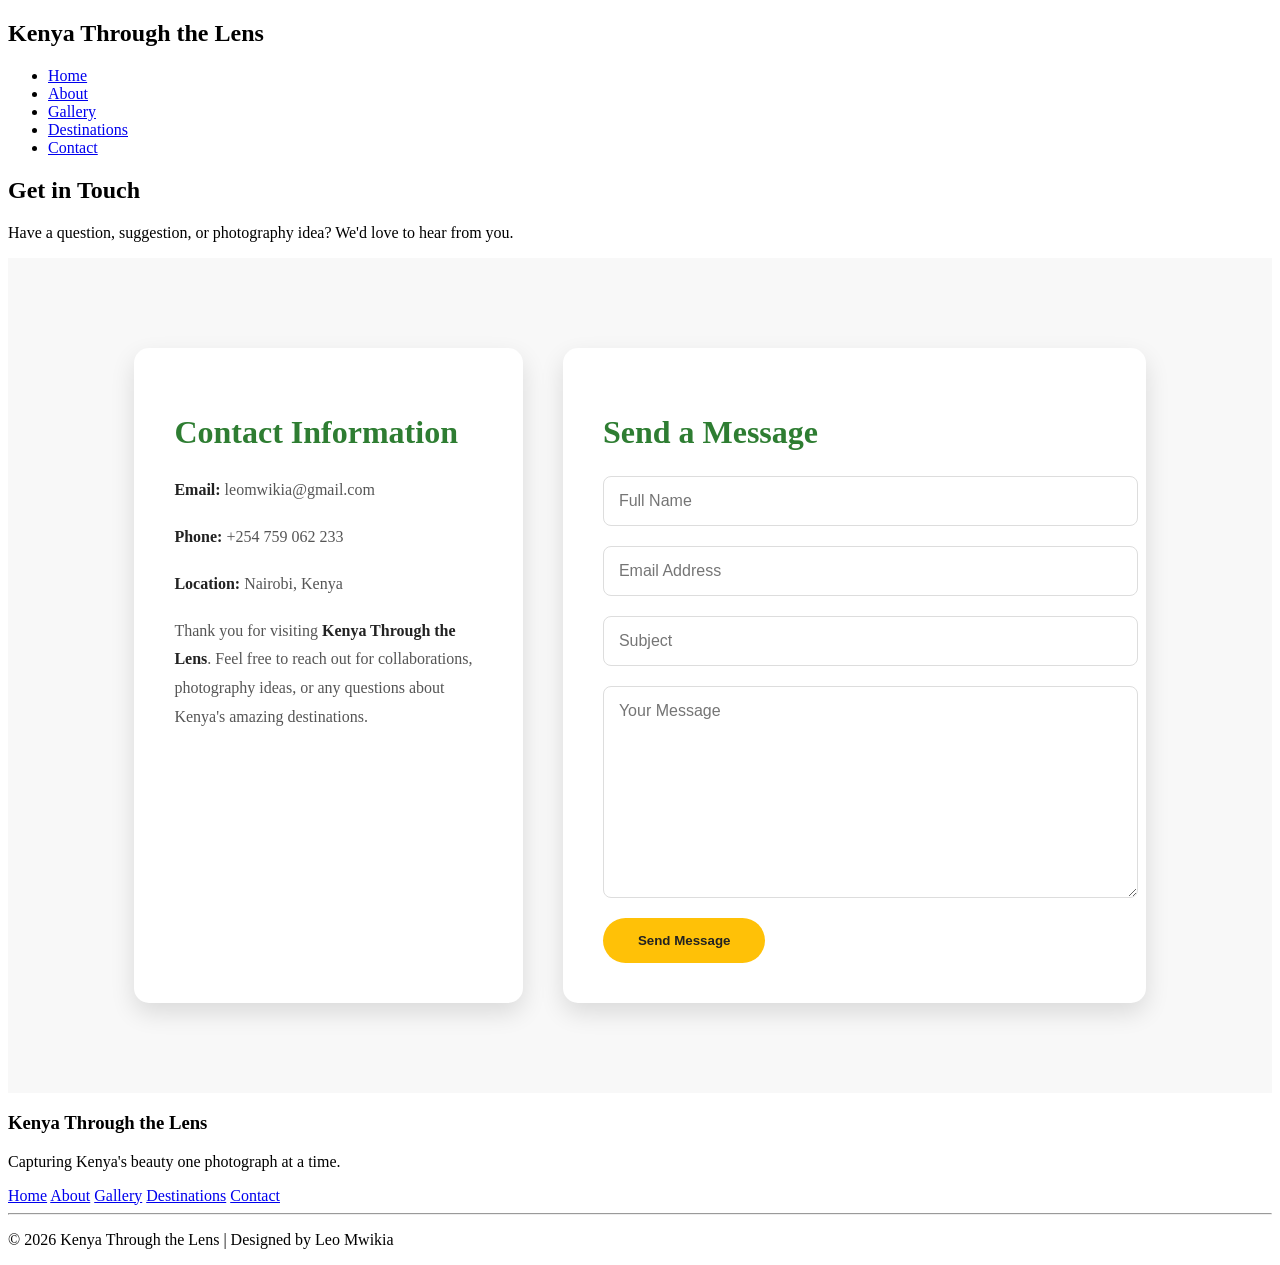
==== contact.html @ 851d5939 "Complete contact.html" ====
<!DOCTYPE html>
<html lang="en">
<head>
    <meta charset="UTF-8">
    <meta name="viewport" content="width=device-width, initial-scale=1.0">
    <title>Contact | Kenya Through the Lens</title>

    <link rel="stylesheet" href="style.css">
    
</head>

<body>

<header>
    <nav class="navbar">

        <h2 class="logo"> Kenya Through the Lens</h2>

        <ul class="nav-links">
            <li><a href="index.html">Home</a></li>
            <li><a href="about.html">About</a></li>
            <li><a href="gallery.html">Gallery</a></li>
            <li><a href="destinations.html">Destinations</a></li>
            <li><a href="contact.html">Contact</a></li>
        </ul>

    </nav>
</header>

<section class="hero">

    <div class="hero-content">

        <h1>Get in Touch</h1>

        <p>
            Have a question, suggestion, or photography idea?
            We'd love to hear from you.
        </p>

    </div>

</section>

<section class="contact">

    <div class="contact-container">

        <div class="contact-info">

            <h2>Contact Information</h2>

            <p><strong>Email:</strong> leomwikia@gmail.com</p>

            <p><strong>Phone:</strong> +254 759 062 233</p>

            <p><strong>Location:</strong> Nairobi, Kenya</p>

            <p>
                Thank you for visiting <strong>Kenya Through the Lens</strong>.
                Feel free to reach out for collaborations, photography ideas,
                or any questions about Kenya's amazing destinations.
            </p>

        </div>

        <div class="contact-form">

            <h2>Send a Message</h2>

            <form>

                <input type="text" placeholder="Full Name" required>

                <input type="email" placeholder="Email Address" required>

                <input type="text" placeholder="Subject" required>

                <textarea rows="7" placeholder="Your Message"></textarea>

                <button type="submit" class="btn">Send Message</button>

            </form>

        </div>

    </div>

</section>

<footer>

<div class="footer-content">

<h3>Kenya Through the Lens</h3>

<p>
Capturing Kenya's beauty one photograph at a time.
</p>

<div class="footer-links">

<a href="index.html">Home</a>
<a href="about.html">About</a>
<a href="gallery.html">Gallery</a>
<a href="destinations.html">Destinations</a>
<a href="contact.html">Contact</a>

</div>

<hr>

<p class="copyright">

© 2026 Kenya Through the Lens | Designed by Leo Mwikia

</p>

</div>

</footer>

</body>
</html>
---- style.css ----
/*CONTACT PAGE*/

.contact{
    padding:90px 10%;
    background:#f8f8f8;
}

.contact-container{
    display:grid;
    grid-template-columns:1fr 1.5fr;
    gap:40px;
    max-width:1200px;
    margin:auto;
}

.contact-info,
.contact-form{
    background:#fff;
    padding:40px;
    border-radius:15px;
    box-shadow:0 10px 25px rgba(0,0,0,.12);
}

.contact-info h2,
.contact-form h2{
    color:#2E7D32;
    margin-bottom:25px;
    font-size:2rem;
}

.contact-info p{
    margin-bottom:18px;
    color:#555;
    line-height:1.8;
}

.contact-info strong{
    color:#222;
}

/* Form */

.contact-form form{
    display:flex;
    flex-direction:column;
}

.contact-form input,
.contact-form textarea{
    width:100%;
    padding:15px;
    margin-bottom:20px;
    border:1px solid #ddd;
    border-radius:8px;
    font-size:1rem;
    font-family:'Poppins', sans-serif;
    outline:none;
    transition:.3s;
}

.contact-form input:focus,
.contact-form textarea:focus{
    border-color:#2E7D32;
    box-shadow:0 0 8px rgba(46,125,50,.2);
}

.contact-form textarea{
    resize:vertical;
    min-height:180px;
}

/* Button */

.contact-form .btn{
    width:fit-content;
    border:none;
    cursor:pointer;
    background:#FFC107;
    color:#222;
    padding:15px 35px;
    border-radius:50px;
    font-weight:600;
    transition:.3s;
}

.contact-form .btn:hover{
    background:#2E7D32;
    color:#fff;
    transform:translateY(-3px);
}

/* Responsive */

@media(max-width:900px){

.contact-container{
    grid-template-columns:1fr;
}

.contact-info,
.contact-form{
    padding:30px;
}

}

@media(max-width:600px){

.contact{
    padding:70px 6%;
}

.contact-info h2,
.contact-form h2{
    font-size:1.7rem;
}

.contact-form .btn{
    width:100%;
}

}
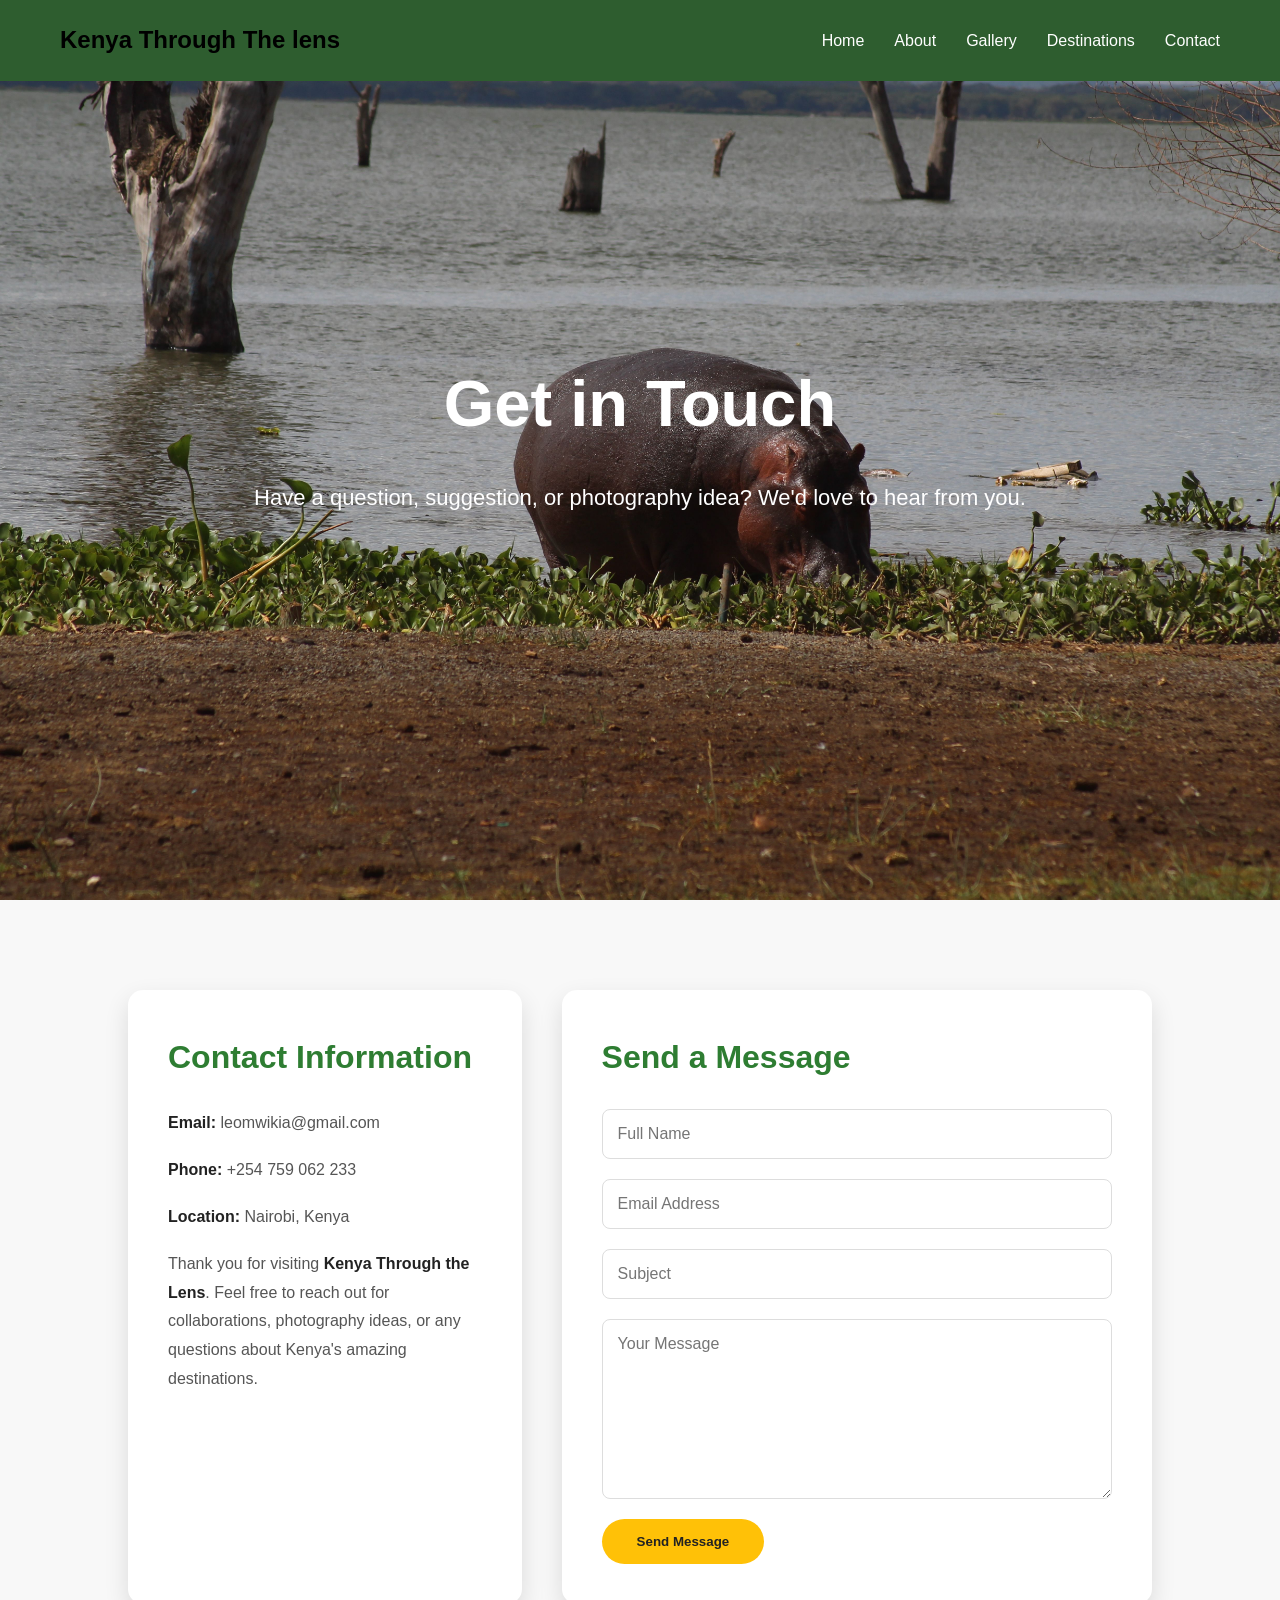
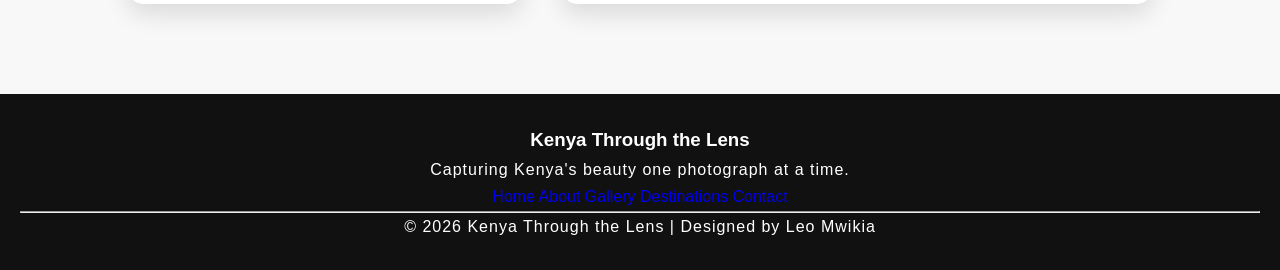
==== commit 13176acd: "Complete contact.html destinations.html gallery.html index.html" ====
--- a/contact.html
+++ b/contact.html
@@ -12,18 +12,15 @@
 <body>
 
 <header>
-    <nav class="navbar">
-
-        <h2 class="logo"> Kenya Through the Lens</h2>
-
-        <ul class="nav-links">
-            <li><a href="index.html">Home</a></li>
-            <li><a href="about.html">About</a></li>
-            <li><a href="gallery.html">Gallery</a></li>
-            <li><a href="destinations.html">Destinations</a></li>
-            <li><a href="contact.html">Contact</a></li>
-        </ul>
-
+    <nav class="navbar"
+    <class="logo">
+    <h1>Kenya Through The lens</h1>
+    <nav class="nav-links">
+            <a href="index.html">Home</a>
+            <a href="about.html">About</a>
+            <a href="gallery.html">Gallery</a>
+            <a href="destinations.html">Destinations</a>
+            <a href="contact.html">Contact</a>
     </nav>
 </header>
 
--- a/style.css
+++ b/style.css
@@ -118,5 +118,431 @@
 .contact-form .btn{
     width:100%;
 }
+}
+*{
+    margin: 0;
+    padding: 0;
+    box-sizing: border-box;
+    scroll-behavior: smooth;
+}
+body{
+    font-family:'Poppins',sans-serif;
+    background:#FFC107;
+    color:#000;
+    line-height:1.7;
+}
+
+img{
+    width:100%;
+    display:block;
+}
+
+a{
+    text-decoration:none;
+}
+
+section{
+    padding:90px 10%;
+}
+
+ /* NAVIGATION */
+
+header{
+    position:fixed;
+    width:100%;
+    top:0;
+    left:0;
+    background:#2E5D2F;
+    }
+
+.navbar{
+    max-width:1200px;
+    margin:auto;
+    display:flex;
+    justify-content:space-between;
+    align-items:center;
+    padding:20px;
+}
+
+.logo{
+    color:#FFC107;
+    font-size:30px;
+    font-weight:700;
+}
+
+.nav-links{
+    display:flex;
+    gap:30px;
+}
+
+.nav-links a{
+    color:white;
+    font-weight:500;
+    transition:.3s;
+}
+
+.nav-links a:hover{
+    color:#FFC107;
+}
+
+/*HERO SECTION*/
+
+.hero{
+    height:100vh;
+    display:flex;
+    justify-content:center;
+    align-items:center;
+    text-align:center;
+    color:white;
+
+    background:
+    url("/images/hero.jpg");
+    background-size:cover;
+    background-position:center;
+}
+
+.hero-content{
+    max-width:800px;
+}
+
+.hero h1{
+    font-size:65px;
+    margin-bottom:20px;
+}
+
+.hero p{
+    font-size:22px;
+    margin-bottom:35px;
+}
+
+.btn{
+    display:inline-block;
+    background:#FFC107;
+    color:#222;
+    padding:16px 38px;
+    border-radius:50px;
+    font-weight:600;
+    transition:.4s;
+}
+
+.btn:hover{
+    background:white;
+    transform:translateY(-5px);
+}
+.button{
+    display:inline-block;
+    background:#2E5D2F;
+    color:#222;
+    padding:16px 38px;
+    border-radius:50px;
+    font-weight:600;
+    transition:.4s;
+}
+.button:hover{
+    background:white;
+    transform:translateY(-5px);
+}
+
+/*ABOUT SECTION*/
+
+.about {
+    background:#FFC107;
+    text-align:center;
+}
+
+.about h2{
+    font-size:42px;
+    color:#2E7D32;
+    margin-bottom:20px;
+}
+
+.about p{
+    max-width:900px;
+    margin:auto;
+    font-size:18px;
+    color:#000;
+}
+
+/*FEATURED DESTINATIONS*/
+
+.featured{
+    background:#f4f4f4;
+}
+
+.featured h2{
+    text-align:center;
+    font-size:42px;
+    color:#2E7D32;
+    margin-bottom:50px;
+}
+
+.cards{
+    display:grid;
+    grid-template-columns:repeat(auto-fit,minmax(260px,1fr));
+    gap:30px;
+}
+
+.card{
+    background:#fff;
+    border-radius:15px;
+    overflow:hidden;
+    box-shadow:0 8px 20px #00001a;
+    transition:.4s ease;
+}
+
+.card:hover{
+    transform:translateY(-10px);
+    box-shadow:0 15px 30px #00001a;
+}
+
+.card img{
+    height:230px;
+    object-fit:cover;
+    transition:.5s;
+}
+
+.card:hover img{
+    transform:scale(1.08);
+}
+
+.card h3{
+    padding:20px 20px 10px;
+    color:#2E7D32;
+    font-size:24px;
+}
+
+.card p{
+    padding:0 20px 25px;
+    color:#000;
+    font-size:16px;
+}
+
+/*IMAGE GALLERY PREVIEW*/
+
+.gallery-preview{
+    background:#ffffff;
+}
+
+.gallery-preview h2{
+    text-align:center;
+    font-size:42px;
+    color:#2E7D32;
+    margin-bottom:50px;
+}
+
+.gallery-grid{
+    display:grid;
+    grid-template-columns:repeat(auto-fit,minmax(250px,1fr));
+    gap:20px;
+}
+
+.gallery-item{
+    overflow:hidden;
+    border-radius:15px;
+    position:relative;
+    cursor:pointer;
+}
+
+.gallery-item img{
+    height:250px;
+    object-fit:cover;
+    transition:.5s;
+}
+
+.gallery-item:hover img{
+    transform:scale(1.1);
+}
+
+.gallery-item::after{
+    content:"View Photo";
+    position:absolute;
+    top:0;
+    left:0;
+    width:100%;
+    height:100%;
+    background:rgba(0,0,0,.45);
+    color:white;
+    display:flex;
+    justify-content:center;
+    align-items:center;
+    font-size:22px;
+    font-weight:600;
+    opacity:0;
+    transition:.4s;
+}
+
+.gallery-item:hover::after{
+    opacity:1;
+}
+
+/*QUOTE SECTION*/
+
+.quote{
+    background:#2E7D32;
+    color:#fff;
+    text-align:center;
+    padding:80px 10%;
+}
+
+.quote blockquote{
+    font-size:32px;
+    font-style:italic;
+    font-weight:600;
+    max-width:900px;
+    margin:auto;
+    line-height:1.8;
+}
+
+/*CALL TO ACTION*/
+
+.call-to-action{
+    background:#FFC107;
+    text-align:center;
+    color:#222;
+}
+
+.call-to-action h2{
+    font-size:42px;
+    margin-bottom:25px;
+}
+
+.call-to-action .button{
+    background:#2E7D32;
+    color:white;
+}
+
+.callto-action .button:hover{
+    background:#1B5E20;
+    color:white;
+}
+
+/*FOOTER*/
+
+footer{
+    background:#111;
+    color:white;
+    text-align:center;
+    padding:30px 20px;
+}
+
+footer p{
+    font-size:16px;
+    letter-spacing:1px;
+}
+
+/*SCROLLBAR*/
+
+::-webkit-scrollbar{
+    width:10px;
+}
+
+::-webkit-scrollbar-track{
+    background:#eee;
+}
+
+::-webkit-scrollbar-thumb{
+    background:#2E7D32;
+    border-radius:20px;
+}
+
+::-webkit-scrollbar-thumb:hover{
+    background:#1B5E20;
+}
+
+/*RESPONSIVE DESIGN*/
+
+@media(max-width:992px){
+
+    .hero h1{
+        font-size:50px;
+    }
+
+    .hero p{
+        font-size:18px;
+    }
+
+    .navbar{
+        flex-direction:column;
+        gap:20px;
+    }
+
+    .nav-links{
+        flex-wrap:wrap;
+        justify-content:center;
+        gap:20px;
+    }
+
+    .about h2,
+    .featured h2,
+    .gallery-preview h2,
+    .cta h2{
+        font-size:36px;
+    }
+
+    .quote blockquote{
+        font-size:26px;
+    }
+
+}
+
+@media(max-width:768px){
+
+    .hero{
+        padding:0 20px;
+    }
+
+    .hero h1{
+        font-size:40px;
+    }
+
+    .hero p{
+        font-size:17px;
+    }
+
+    section{
+        padding:70px 8%;
+    }
+
+    .cards,
+    .gallery-grid{
+        grid-template-columns:1fr;
+    }
+
+    .logo{
+        font-size:24px;
+        text-align:center;
+    }
+
+}
+
+@media(max-width:480px){
+
+    .hero h1{
+        font-size:32px;
+    }
+
+    .hero p{
+        font-size:16px;
+    }
+
+    .btn{
+        padding:14px 30px;
+        font-size:15px;
+    }
+
+    .about h2,
+    .featured h2,
+    .gallery-preview h2,
+    .cta h2{
+        font-size:30px;
+    }
+
+    .quote blockquote{
+        font-size:22px;
+    }
+
+    footer p{
+        font-size:14px;
+    }
 
 }
